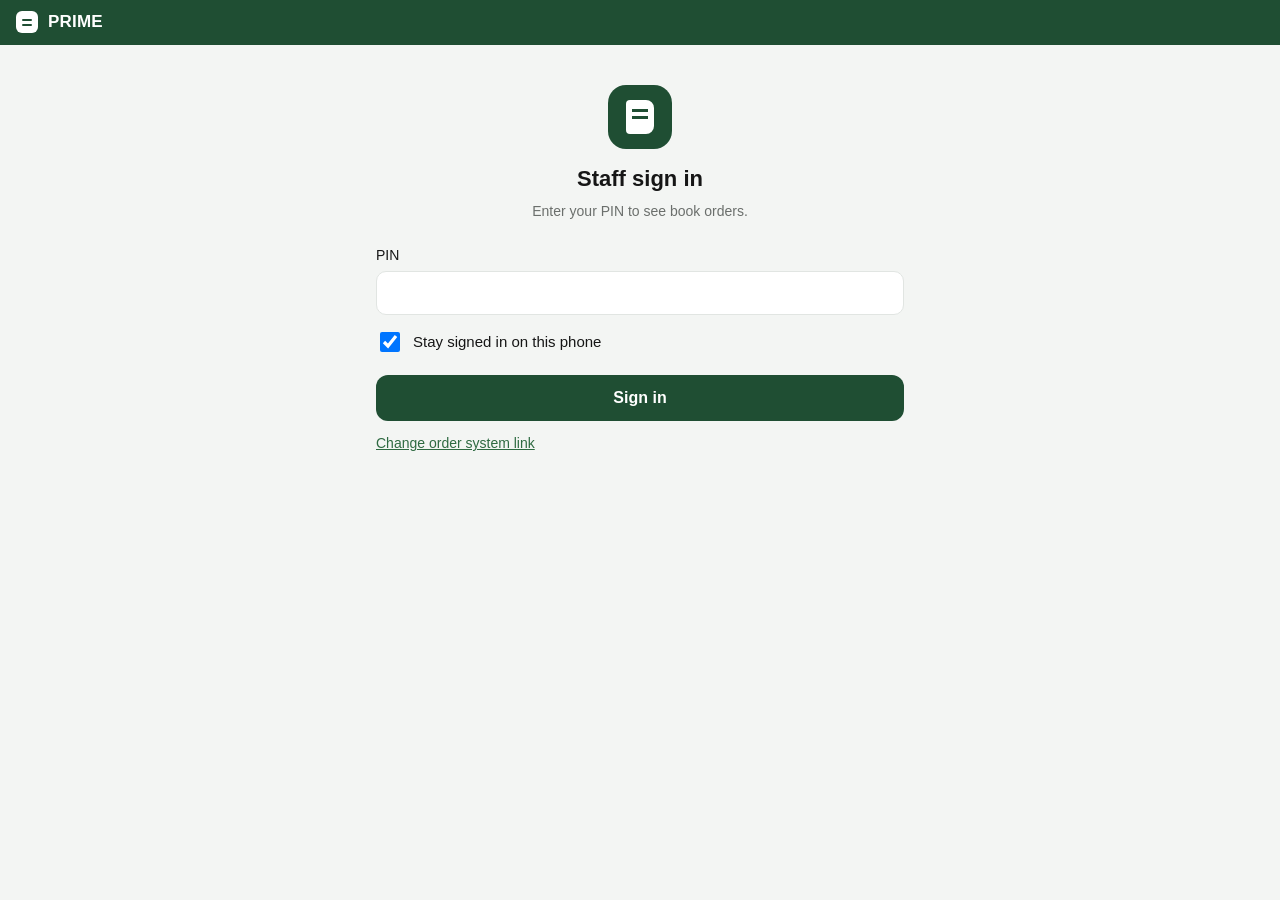
==== staff/index.html @ 50d87e19 "Add files via upload" ====
<!DOCTYPE html>
<html lang="en">
<head>
<meta charset="utf-8">
<meta name="viewport" content="width=device-width, initial-scale=1, viewport-fit=cover">
<meta name="theme-color" content="#1F4E33">
<meta name="apple-mobile-web-app-capable" content="yes">
<meta name="mobile-web-app-capable" content="yes">
<meta name="apple-mobile-web-app-status-bar-style" content="black-translucent">
<meta name="apple-mobile-web-app-title" content="PRIME (Staff)">
<title>PRIME (Staff)</title>
<link rel="manifest" href="manifest.webmanifest">
<link rel="icon" href="icons/icon.svg" type="image/svg+xml">
<link rel="apple-touch-icon" href="icons/apple-touch-icon.png">
<link rel="stylesheet" href="app.css">
</head>
<body>
<div id="app">
  <header class="bar">
    <div class="bar-title"><span class="mark" aria-hidden="true"></span><span id="bar-name">PRIME</span></div>
    <div class="bar-right"><span id="bar-role" class="role"></span><button id="bar-menu" class="icon-btn" aria-label="Menu" hidden>&#8942;</button></div>
  </header>

  <main id="main">
    <section id="v-boot" class="screen center"><div class="spinner" aria-label="Loading"></div></section>

    <section id="v-setup" class="screen" hidden>
      <div class="hero"><div class="hero-mark" aria-hidden="true"></div><h1>Connect to the order system</h1><p class="muted">One-time setup. Paste the web app link from Google Apps Script (it ends in <code>/exec</code>).</p></div>
      <label for="setup-url">Order system link</label>
      <input id="setup-url" type="url" inputmode="url" placeholder="https://script.google.com/macros/s/…/exec" autocomplete="off">
      <p id="setup-error" class="error" hidden></p>
      <button id="setup-go" class="primary">Connect</button>
    </section>

    <section id="v-login" class="screen" hidden>
      <div class="hero"><div class="hero-mark" aria-hidden="true"></div><h1>Staff sign in</h1><p class="muted">Enter your PIN to see book orders.</p></div>
      <label for="login-pin">PIN</label>
      <input id="login-pin" type="password" inputmode="numeric" autocomplete="one-time-code" enterkeyhint="go">
      <label class="check-row"><input id="login-remember" type="checkbox" checked> Stay signed in on this phone</label>
      <p id="login-error" class="error" hidden></p>
      <button id="login-go" class="primary">Sign in</button>
      <p class="fineprint"><button id="setup-change" class="link">Change order system link</button></p>
    </section>

    <section id="v-queue" class="screen" hidden>
      <nav id="tabs" class="tabs" aria-label="Order lists"></nav>
      <p id="queue-error" class="error" hidden></p>
      <div id="offline" class="banner" hidden>You're offline. Showing the last list; actions will work again when you're back online.</div>
      <div id="list" class="list"></div>
      <p id="updated" class="fineprint center"></p>
    </section>

    <section id="v-settings" class="screen" hidden>
      <h1>Settings</h1>
      <label for="set-school_name">School name</label><input id="set-school_name" type="text">
      <label for="set-etransfer_email">E-transfer email (students send money here)</label><input id="set-etransfer_email" type="email">
      <div class="two">
        <div><label for="set-price_sorrentino">Sorrentino price</label><input id="set-price_sorrentino" type="number" min="0" step="1" inputmode="numeric"></div>
        <div><label for="set-price_palliative">Palliative bundle price</label><input id="set-price_palliative" type="number" min="0" step="1" inputmode="numeric"></div>
      </div>
      <label for="set-pickup_note">Pickup note shown to students</label><textarea id="set-pickup_note" rows="3"></textarea>
      <div class="two">
        <div><label for="set-admin_pin">Admin PIN</label><input id="set-admin_pin" type="text" autocomplete="off"></div>
        <div><label for="set-reception_pin">Reception PIN</label><input id="set-reception_pin" type="text" autocomplete="off"></div>
      </div>
      <p id="set-error" class="error" hidden></p>
      <p id="set-ok" class="success" hidden></p>
      <button id="set-save" class="primary">Save settings</button>
      <button id="set-back" class="secondary">Back to orders</button>
    </section>
  </main>

  <div id="sheet" class="sheet" hidden>
    <div class="sheet-card">
      <button id="sheet-refresh" class="sheet-item">Refresh now</button>
      <button id="sheet-settings" class="sheet-item" hidden>Settings</button>
      <button id="sheet-lookup" class="sheet-item">Re-read accounting workbook</button>
      <button id="sheet-install" class="sheet-item" hidden>Add to home screen</button>
      <button id="sheet-signout" class="sheet-item danger">Sign out</button>
      <button id="sheet-close" class="sheet-item muted">Close</button>
    </div>
  </div>

  <div id="toast" class="toast" role="status" aria-live="polite" hidden></div>
</div>
<script src="../config.js"></script>
<script src="app.js"></script>
</body>
</html>
---- staff/app.css ----
:root {
  /* PRIME International College palette (from primeinternational.ca) */
  --brand: #1F4E33;        /* forest green: buttons, header */
  --brand-2: #2E6A41;      /* lighter green: focus, links */
  --brand-text: #FFFFFF;
  --gold: #F2B233;         /* accent gold */
  --gold-text: #2E1F00;
  --bg: #F3F5F3;
  --card: #FFFFFF;
  --text: #161616;
  --muted: #6B6F6C;
  --line: #E1E5E2;
  --ok-bg: #E4F2E9; --ok-text: #1F4E33;
  --warn-bg: #FBEFD3; --warn-text: #6E4A00;
  --info-bg: #E8F0FE; --info-text: #1A3F8F;
  --danger: #B3261E;
  --radius: 14px;
  --safe-top: env(safe-area-inset-top, 0px);
  --safe-bottom: env(safe-area-inset-bottom, 0px);
}
@media (prefers-color-scheme: dark) {
  :root { --bg: #0F1311; --card: #181D1A; --text: #ECEFEC; --muted: #9AA39D; --line: #283029;
          --ok-bg: #16331E; --ok-text: #9FDDB2; --warn-bg: #3A2C0A; --warn-text: #F2C572; --info-bg: #14233F; --info-text: #9CC0FF; --brand-2: #5DCAA5; }
}
* { box-sizing: border-box; -webkit-tap-highlight-color: transparent; }
html, body { margin: 0; height: 100%; }
body { font-family: Roboto, -apple-system, BlinkMacSystemFont, "Segoe UI", Helvetica, Arial, sans-serif; background: var(--bg); color: var(--text); font-size: 16px; line-height: 1.45; overscroll-behavior-y: contain; }
#app { min-height: 100%; display: flex; flex-direction: column; }

.bar { position: sticky; top: 0; z-index: 5; background: var(--brand); color: var(--brand-text); padding: calc(10px + var(--safe-top)) 16px 10px; display: flex; align-items: center; justify-content: space-between; }
.bar-title { display: flex; align-items: center; gap: 10px; font-weight: 600; font-size: 17px; letter-spacing: .2px; }
.mark { width: 22px; height: 22px; border-radius: 6px; background: var(--brand-text); position: relative; display: inline-block; }
.mark::before, .mark::after { content: ""; position: absolute; left: 6px; right: 6px; height: 2px; background: var(--brand); border-radius: 1px; }
.mark::before { top: 8px; } .mark::after { top: 13px; }
.bar-right { display: flex; align-items: center; gap: 8px; }
.role { font-size: 12px; opacity: .8; }
.icon-btn { background: transparent; border: none; color: inherit; font-size: 22px; line-height: 1; padding: 4px 8px; cursor: pointer; border-radius: 8px; }
.icon-btn:active { background: rgba(255,255,255,.15); }

main { flex: 1; }
.screen { max-width: 560px; margin: 0 auto; padding: 16px 16px calc(24px + var(--safe-bottom)); }
.screen.center { display: flex; align-items: center; justify-content: center; min-height: 60vh; }
[hidden] { display: none !important; }

.hero { text-align: center; padding: 24px 0 8px; }
.hero-mark { width: 64px; height: 64px; border-radius: 18px; background: var(--brand); margin: 0 auto 14px; position: relative; }
.hero-mark::before { content: ""; position: absolute; left: 18px; top: 15px; width: 28px; height: 34px; background: #fff; border-radius: 4px 8px 8px 4px; }
.hero-mark::after { content: ""; position: absolute; left: 24px; top: 24px; width: 16px; height: 12px; background: repeating-linear-gradient(to bottom, var(--brand) 0 3px, transparent 3px 7px); }
h1 { font-size: 22px; margin: 0 0 6px; font-weight: 600; }
.muted { color: var(--muted); font-size: 14px; margin: 0; }
code { background: var(--line); padding: 1px 5px; border-radius: 4px; font-size: 13px; }

label { display: block; font-size: 14px; font-weight: 500; margin: 16px 0 6px; }
input[type=text], input[type=url], input[type=email], input[type=number], input[type=password], textarea {
  width: 100%; font-size: 16px; padding: 12px 14px; border: 1px solid var(--line); border-radius: 10px; background: var(--card); color: var(--text); }
input:focus, textarea:focus { outline: 2px solid var(--brand-2); outline-offset: 0; border-color: transparent; }
textarea { resize: vertical; }
.two { display: grid; grid-template-columns: 1fr 1fr; gap: 12px; }
.check-row { display: flex; align-items: center; gap: 10px; font-weight: 400; font-size: 15px; margin-top: 14px; }
.check-row input { width: 20px; height: 20px; }

button { font-family: inherit; font-size: 16px; cursor: pointer; }
.primary { display: block; width: 100%; margin-top: 20px; padding: 14px; border: none; border-radius: 12px; background: var(--brand); color: var(--brand-text); font-weight: 600; }
.secondary { display: block; width: 100%; margin-top: 10px; padding: 13px; border: 1px solid var(--line); border-radius: 12px; background: var(--card); color: var(--text); }
.primary:active, .secondary:active { transform: scale(.985); }
button:disabled { opacity: .55; cursor: default; }
.link { background: none; border: none; color: var(--brand-2); text-decoration: underline; padding: 0; font-size: 14px; }
.fineprint { font-size: 13px; color: var(--muted); margin: 14px 0 0; }
.center { text-align: center; }
.error { color: var(--danger); font-size: 14px; margin: 10px 0 0; }
.success { color: var(--ok-text); font-size: 14px; margin: 10px 0 0; }

.tabs { display: flex; gap: 8px; overflow-x: auto; padding: 2px 0 12px; scrollbar-width: none; }
.tabs::-webkit-scrollbar { display: none; }
.tab { flex: none; padding: 9px 14px; border-radius: 999px; border: 1px solid var(--line); background: var(--card); color: var(--text); font-size: 14px; font-weight: 500; display: flex; align-items: center; gap: 6px; }
.tab.active { background: var(--brand); color: var(--brand-text); border-color: var(--brand); }
.tab .n { font-size: 12px; padding: 1px 7px; border-radius: 999px; background: var(--gold); color: var(--gold-text); font-weight: 600; }
.tab.active .n { background: var(--gold); color: var(--gold-text); }

.banner { background: var(--warn-bg); color: var(--warn-text); font-size: 14px; padding: 10px 12px; border-radius: 10px; margin-bottom: 12px; }
.list { display: flex; flex-direction: column; gap: 12px; }
.empty { text-align: center; color: var(--muted); padding: 48px 16px; font-size: 15px; }
.empty strong { display: block; color: var(--text); font-size: 17px; margin-bottom: 4px; font-weight: 600; }

.card { background: var(--card); border: 1px solid var(--line); border-radius: var(--radius); padding: 14px 16px; }
.card.dim { opacity: .55; }
.card .top { display: flex; justify-content: space-between; align-items: baseline; gap: 8px; }
.card .name { font-weight: 600; font-size: 17px; }
.card .when { font-size: 13px; color: var(--muted); white-space: nowrap; }
.card .meta { font-size: 14px; color: var(--muted); margin-top: 2px; }
.card .items { margin-top: 8px; font-size: 15px; }
.card .amt-row { display: flex; justify-content: space-between; align-items: center; margin-top: 8px; }
.card .amt { font-size: 22px; font-weight: 600; }
.card .hint { font-size: 14px; color: var(--muted); margin-top: 8px; }
.card .hint strong { color: var(--text); }
.card .code { margin-top: 10px; display: flex; align-items: center; gap: 10px; font-size: 14px; color: var(--muted); }
.card .code b { font-family: ui-monospace, SFMono-Regular, Menlo, Consolas, monospace; font-size: 22px; letter-spacing: 4px; color: var(--ok-text); background: var(--ok-bg); padding: 4px 10px; border-radius: 8px; }
.card .actions { display: flex; gap: 8px; margin-top: 12px; }
.card .actions button { flex: 1; padding: 12px; border-radius: 10px; font-weight: 600; font-size: 15px; border: 1px solid var(--line); background: var(--card); color: var(--text); }
.card .actions .warn { flex: 0 0 auto; padding: 12px 16px; font-weight: 500; }
.card .actions .go { background: var(--brand); color: var(--brand-text); border-color: var(--brand); }
.card .actions .warn { color: var(--danger); }
.badge { display: inline-block; font-size: 12px; font-weight: 600; padding: 3px 10px; border-radius: 999px; white-space: nowrap; }
.b-new { background: var(--line); color: var(--muted); }
.b-sent { background: var(--gold); color: var(--gold-text); }
.b-ready { background: var(--ok-bg); color: var(--ok-text); }
.b-picked { background: var(--info-bg); color: var(--info-text); }
.b-cancel { background: var(--line); color: var(--muted); }

.sheet { position: fixed; inset: 0; background: rgba(0,0,0,.4); display: flex; align-items: flex-end; z-index: 10; }
.sheet-card { background: var(--card); width: 100%; border-radius: 16px 16px 0 0; padding: 8px 8px calc(12px + var(--safe-bottom)); max-width: 560px; margin: 0 auto; }
.sheet-item { display: block; width: 100%; text-align: left; padding: 15px 14px; border: none; background: none; color: var(--text); font-size: 16px; border-radius: 10px; }
.sheet-item:active { background: var(--bg); }
.sheet-item.danger { color: var(--danger); }
.sheet-item.muted { color: var(--muted); }

.toast { position: fixed; left: 50%; bottom: calc(24px + var(--safe-bottom)); transform: translateX(-50%); background: var(--text); color: var(--bg); padding: 10px 16px; border-radius: 999px; font-size: 14px; z-index: 20; max-width: 90vw; }

.spinner { width: 28px; height: 28px; border: 3px solid var(--line); border-top-color: var(--brand); border-radius: 50%; animation: spin .8s linear infinite; }
@keyframes spin { to { transform: rotate(360deg); } }
@media (prefers-reduced-motion: reduce) { .spinner { animation-duration: 2s; } .primary:active, .secondary:active { transform: none; } }

.tags { display: flex; flex-wrap: wrap; gap: 6px; margin-top: 8px; }
.tag { font-size: 12px; font-weight: 500; padding: 3px 9px; border-radius: 999px; background: var(--info-bg); color: var(--info-text); }
.tag.warn { background: var(--warn-bg); color: var(--warn-text); }
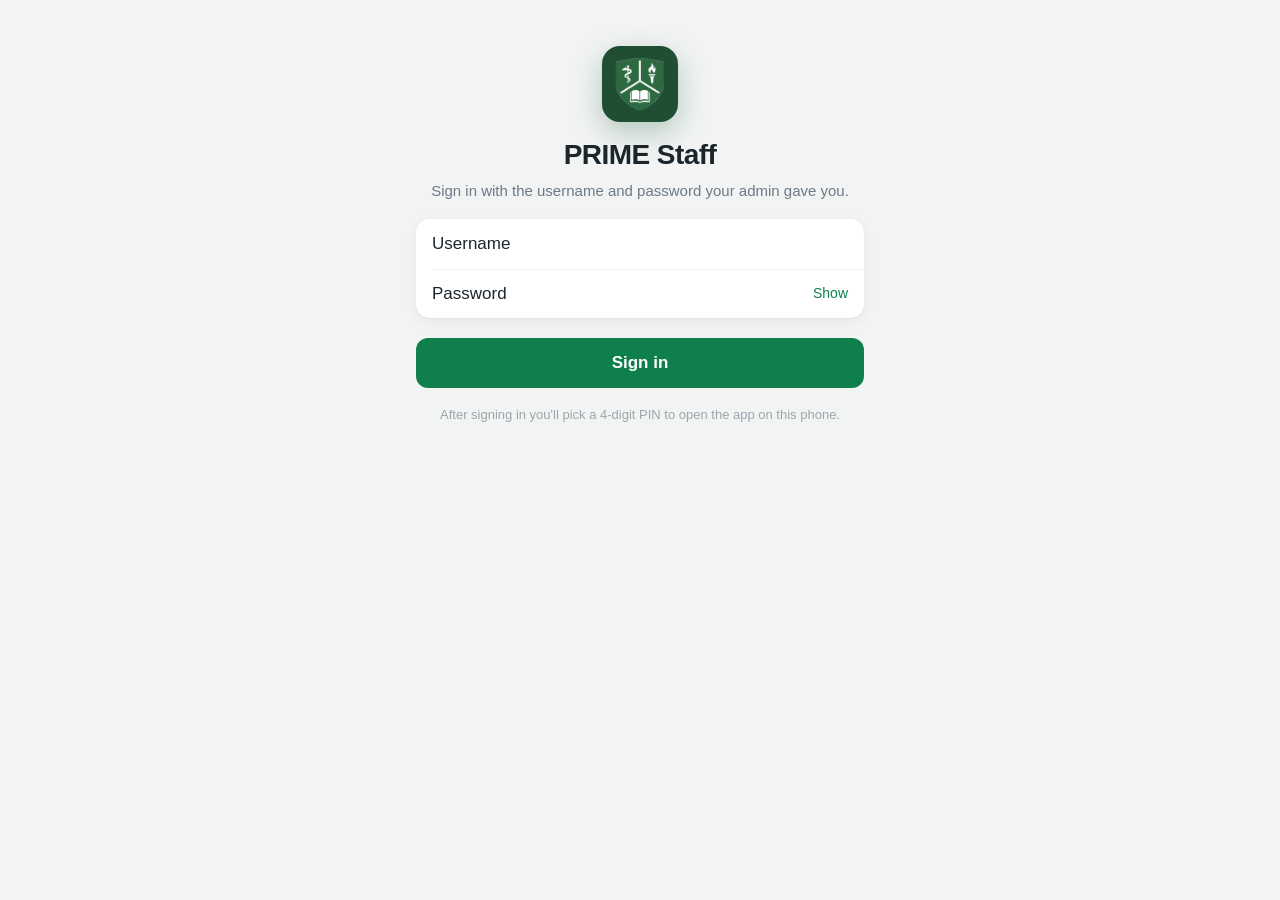
==== commit 8cb4437e: "Add files via upload" ====
--- a/staff/index.html
+++ b/staff/index.html
@@ -3,84 +3,94 @@
 <head>
 <meta charset="utf-8">
 <meta name="viewport" content="width=device-width, initial-scale=1, viewport-fit=cover">
-<meta name="theme-color" content="#1F4E33">
+<meta name="theme-color" content="#f2f4f3" media="(prefers-color-scheme: light)">
+<meta name="theme-color" content="#0e1412" media="(prefers-color-scheme: dark)">
 <meta name="apple-mobile-web-app-capable" content="yes">
 <meta name="mobile-web-app-capable" content="yes">
-<meta name="apple-mobile-web-app-status-bar-style" content="black-translucent">
-<meta name="apple-mobile-web-app-title" content="PRIME (Staff)">
+<meta name="apple-mobile-web-app-status-bar-style" content="default">
+<meta name="apple-mobile-web-app-title" content="PRIME Staff">
+<meta name="format-detection" content="telephone=no">
 <title>PRIME (Staff)</title>
 <link rel="manifest" href="manifest.webmanifest">
-<link rel="icon" href="icons/icon.svg" type="image/svg+xml">
+<link rel="icon" href="icons/icon-192.png" type="image/png">
 <link rel="apple-touch-icon" href="icons/apple-touch-icon.png">
 <link rel="stylesheet" href="app.css">
 </head>
 <body>
 <div id="app">
-  <header class="bar">
-    <div class="bar-title"><span class="mark" aria-hidden="true"></span><span id="bar-name">PRIME</span></div>
-    <div class="bar-right"><span id="bar-role" class="role"></span><button id="bar-menu" class="icon-btn" aria-label="Menu" hidden>&#8942;</button></div>
-  </header>
 
-  <main id="main">
-    <section id="v-boot" class="screen center"><div class="spinner" aria-label="Loading"></div></section>
+  <!-- ============ boot ============ -->
+  <section id="v-boot" class="screen center"><div class="spinner" aria-label="Loading"></div></section>
 
-    <section id="v-setup" class="screen" hidden>
-      <div class="hero"><div class="hero-mark" aria-hidden="true"></div><h1>Connect to the order system</h1><p class="muted">One-time setup. Paste the web app link from Google Apps Script (it ends in <code>/exec</code>).</p></div>
-      <label for="setup-url">Order system link</label>
-      <input id="setup-url" type="url" inputmode="url" placeholder="https://script.google.com/macros/s/…/exec" autocomplete="off">
-      <p id="setup-error" class="error" hidden></p>
-      <button id="setup-go" class="primary">Connect</button>
-    </section>
+  <!-- ============ one-time: server link (only if config.js has none) ============ -->
+  <section id="v-setup" class="screen auth" hidden>
+    <div class="hero"><div class="app-icon" aria-hidden="true"></div><h1>Connect</h1><p class="muted">Paste the order system link from Google Apps Script. It ends in <code>/exec</code>.</p></div>
+    <div class="group"><input id="setup-url" class="cell-input" type="url" inputmode="url" placeholder="https://script.google.com/macros/s/…/exec" autocomplete="off" aria-label="Order system link"></div>
+    <p id="setup-error" class="error" hidden></p>
+    <button id="setup-go" class="btn primary block">Connect</button>
+  </section>
 
-    <section id="v-login" class="screen" hidden>
-      <div class="hero"><div class="hero-mark" aria-hidden="true"></div><h1>Staff sign in</h1><p class="muted">Enter your PIN to see book orders.</p></div>
-      <label for="login-pin">PIN</label>
-      <input id="login-pin" type="password" inputmode="numeric" autocomplete="one-time-code" enterkeyhint="go">
-      <label class="check-row"><input id="login-remember" type="checkbox" checked> Stay signed in on this phone</label>
+  <!-- ============ first run: create the admin account ============ -->
+  <section id="v-bootstrap" class="screen auth" hidden>
+    <div class="hero"><div class="app-icon" aria-hidden="true"></div><h1>Set up PRIME Staff</h1><p class="muted">Create the admin account. You'll use it to add everyone else.</p></div>
+    <div class="group">
+      <label class="cell"><span>Setup PIN</span><input id="bs-pin" type="password" inputmode="numeric" autocomplete="off" placeholder="From Settings"></label>
+      <label class="cell"><span>Your name</span><input id="bs-name" type="text" autocomplete="name" placeholder="First and last name"></label>
+      <label class="cell"><span>Username</span><input id="bs-username" type="text" autocapitalize="none" autocorrect="off" spellcheck="false" autocomplete="username" placeholder="e.g. hsg"></label>
+      <label class="cell"><span>Password</span><input id="bs-password" type="password" autocomplete="new-password" placeholder="8+ characters"></label>
+      <label class="cell"><span>Confirm</span><input id="bs-password2" type="password" autocomplete="new-password" placeholder="Type it again"></label>
+    </div>
+    <p class="group-foot">The setup PIN is the admin PIN in the Settings tab of the Book Orders sheet (1234 unless you changed it). It's only used this once.</p>
+    <p id="bs-error" class="error" hidden></p>
+    <button id="bs-go" class="btn primary block">Create admin account</button>
+  </section>
+
+  <!-- ============ sign in ============ -->
+  <section id="v-login" class="screen auth" hidden>
+    <div class="hero"><div class="app-icon" aria-hidden="true"></div><h1>PRIME Staff</h1><p class="muted">Sign in with the username and password your admin gave you.</p></div>
+    <form id="login-form" autocomplete="on" novalidate>
+      <div class="group">
+        <label class="cell"><span>Username</span><input id="login-username" name="username" type="text" autocapitalize="none" autocorrect="off" spellcheck="false" autocomplete="username" enterkeyhint="next"></label>
+        <label class="cell"><span>Password</span><input id="login-password" name="password" type="password" autocomplete="current-password" enterkeyhint="go"><button type="button" class="reveal" data-reveal="login-password" aria-label="Show password">Show</button></label>
+      </div>
       <p id="login-error" class="error" hidden></p>
-      <button id="login-go" class="primary">Sign in</button>
-      <p class="fineprint"><button id="setup-change" class="link">Change order system link</button></p>
-    </section>
+      <button id="login-go" type="submit" class="btn primary block">Sign in</button>
+    </form>
+    <p class="fineprint center">After signing in you'll pick a 4-digit PIN to open the app on this phone.</p>
+  </section>
 
-    <section id="v-queue" class="screen" hidden>
-      <nav id="tabs" class="tabs" aria-label="Order lists"></nav>
-      <p id="queue-error" class="error" hidden></p>
-      <div id="offline" class="banner" hidden>You're offline. Showing the last list; actions will work again when you're back online.</div>
-      <div id="list" class="list"></div>
-      <p id="updated" class="fineprint center"></p>
-    </section>
+  <!-- ============ PIN pad (unlock / create / change) ============ -->
+  <section id="v-pin" class="screen pin" hidden>
+    <div class="pin-head">
+      <div id="pin-avatar" class="avatar xl" aria-hidden="true"></div>
+      <h1 id="pin-title">Enter your PIN</h1>
+      <p id="pin-sub" class="muted"></p>
+    </div>
+    <div id="pin-dots" class="pin-dots" aria-live="polite"><i></i><i></i><i></i><i></i></div>
+    <p id="pin-error" class="error center" hidden></p>
+    <div class="keypad" id="keypad">
+      <button data-key="1">1</button><button data-key="2">2<small>ABC</small></button><button data-key="3">3<small>DEF</small></button>
+      <button data-key="4">4<small>GHI</small></button><button data-key="5">5<small>JKL</small></button><button data-key="6">6<small>MNO</small></button>
+      <button data-key="7">7<small>PQRS</small></button><button data-key="8">8<small>TUV</small></button><button data-key="9">9<small>WXYZ</small></button>
+      <span></span><button data-key="0">0</button><button data-key="del" class="del" aria-label="Delete">&#9003;</button>
+    </div>
+    <p class="center"><button id="pin-alt" class="link"></button></p>
+  </section>
 
-    <section id="v-settings" class="screen" hidden>
-      <h1>Settings</h1>
-      <label for="set-school_name">School name</label><input id="set-school_name" type="text">
-      <label for="set-etransfer_email">E-transfer email (students send money here)</label><input id="set-etransfer_email" type="email">
-      <div class="two">
-        <div><label for="set-price_sorrentino">Sorrentino price</label><input id="set-price_sorrentino" type="number" min="0" step="1" inputmode="numeric"></div>
-        <div><label for="set-price_palliative">Palliative bundle price</label><input id="set-price_palliative" type="number" min="0" step="1" inputmode="numeric"></div>
-      </div>
-      <label for="set-pickup_note">Pickup note shown to students</label><textarea id="set-pickup_note" rows="3"></textarea>
-      <div class="two">
-        <div><label for="set-admin_pin">Admin PIN</label><input id="set-admin_pin" type="text" autocomplete="off"></div>
-        <div><label for="set-reception_pin">Reception PIN</label><input id="set-reception_pin" type="text" autocomplete="off"></div>
-      </div>
-      <p id="set-error" class="error" hidden></p>
-      <p id="set-ok" class="success" hidden></p>
-      <button id="set-save" class="primary">Save settings</button>
-      <button id="set-back" class="secondary">Back to orders</button>
-    </section>
-  </main>
+  <!-- ============ the app ============ -->
+  <section id="v-main" class="main" hidden>
+    <header class="nav" id="nav">
+      <div class="nav-left" id="nav-left"></div>
+      <div class="nav-title" id="nav-title"></div>
+      <div class="nav-right" id="nav-right"></div>
+    </header>
+    <div id="offline" class="offline" hidden>You're offline. Changes will work again when you're back online.</div>
+    <main id="page" class="page"></main>
+    <nav class="tabbar" id="tabbar" aria-label="Sections"></nav>
+  </section>
 
-  <div id="sheet" class="sheet" hidden>
-    <div class="sheet-card">
-      <button id="sheet-refresh" class="sheet-item">Refresh now</button>
-      <button id="sheet-settings" class="sheet-item" hidden>Settings</button>
-      <button id="sheet-lookup" class="sheet-item">Re-read accounting workbook</button>
-      <button id="sheet-install" class="sheet-item" hidden>Add to home screen</button>
-      <button id="sheet-signout" class="sheet-item danger">Sign out</button>
-      <button id="sheet-close" class="sheet-item muted">Close</button>
-    </div>
-  </div>
-
+  <!-- ============ overlays ============ -->
+  <div id="dlg" class="dlg" hidden role="dialog" aria-modal="true"></div>
   <div id="toast" class="toast" role="status" aria-live="polite" hidden></div>
 </div>
 <script src="../config.js"></script>
--- a/staff/app.css
+++ b/staff/app.css
@@ -1,125 +1,282 @@
+/* PRIME Staff v2 — iOS structure, CAS palette. */
 :root {
-  /* PRIME International College palette (from primeinternational.ca) */
-  --brand: #1F4E33;        /* forest green: buttons, header */
-  --brand-2: #2E6A41;      /* lighter green: focus, links */
-  --brand-text: #FFFFFF;
-  --gold: #F2B233;         /* accent gold */
-  --gold-text: #2E1F00;
-  --bg: #F3F5F3;
-  --card: #FFFFFF;
-  --text: #161616;
-  --muted: #6B6F6C;
-  --line: #E1E5E2;
-  --ok-bg: #E4F2E9; --ok-text: #1F4E33;
-  --warn-bg: #FBEFD3; --warn-text: #6E4A00;
-  --info-bg: #E8F0FE; --info-text: #1A3F8F;
-  --danger: #B3261E;
-  --radius: 14px;
-  --safe-top: env(safe-area-inset-top, 0px);
-  --safe-bottom: env(safe-area-inset-bottom, 0px);
+  --accent: #0f7f4c; --accent-press: #0c6b40; --accent-soft: #e6f4ed; --accent-ink: #0b5a36;
+  --bg: #f2f4f3; --panel: #ffffff; --panel-2: #f7f9f8; --fill: rgba(118,128,124,.12);
+  --ink: #1b252c; --muted: #6b7a86; --faint: #9aa6ae;
+  --sep: rgba(60,70,80,.14); --line-soft: rgba(31,42,51,.06);
+  --red: #d0342c; --red-soft: #fdecea; --amber: #9a6100; --amber-soft: #fff3d6; --blue: #2f6fe0; --blue-soft: #e8f0fb; --grey-soft: #eef1f0;
+  --shadow: 0 1px 2px rgba(16,24,40,.04), 0 4px 14px rgba(16,24,40,.05);
+  --shadow-lg: 0 18px 50px rgba(16,24,40,.22);
+  --r: 14px; --r-sm: 10px;
+  --safe-t: env(safe-area-inset-top, 0px); --safe-b: env(safe-area-inset-bottom, 0px);
+  --tabbar-h: 56px;
+  --font: -apple-system, BlinkMacSystemFont, "SF Pro Text", "Segoe UI", Roboto, Helvetica, Arial, sans-serif;
+  --mono: ui-monospace, "SF Mono", Menlo, Consolas, monospace;
+  color-scheme: light;
 }
 @media (prefers-color-scheme: dark) {
-  :root { --bg: #0F1311; --card: #181D1A; --text: #ECEFEC; --muted: #9AA39D; --line: #283029;
-          --ok-bg: #16331E; --ok-text: #9FDDB2; --warn-bg: #3A2C0A; --warn-text: #F2C572; --info-bg: #14233F; --info-text: #9CC0FF; --brand-2: #5DCAA5; }
+  :root { --bg: #0e1412; --panel: #1a211e; --panel-2: #222a26; --fill: rgba(150,160,155,.16);
+    --ink: #eef2f0; --muted: #9eaba5; --faint: #6f7d76; --sep: rgba(255,255,255,.12); --line-soft: rgba(255,255,255,.06);
+    --accent: #2fb877; --accent-press: #27a068; --accent-soft: #173a2a; --accent-ink: #a3e0c1;
+    --red: #ff6b61; --red-soft: #3b1e1c; --amber: #f3c16b; --amber-soft: #392b0c; --blue: #8fb6ff; --blue-soft: #16243d; --grey-soft: #262e2a;
+    --shadow: 0 1px 2px rgba(0,0,0,.5); --shadow-lg: 0 18px 50px rgba(0,0,0,.6); color-scheme: dark; }
+  @supports not (background: color-mix(in srgb, red 50%, blue)) { .nav { background: rgba(14,20,18,.92); } .tabbar { background: rgba(26,33,30,.94); } }
 }
+
 * { box-sizing: border-box; -webkit-tap-highlight-color: transparent; }
-html, body { margin: 0; height: 100%; }
-body { font-family: Roboto, -apple-system, BlinkMacSystemFont, "Segoe UI", Helvetica, Arial, sans-serif; background: var(--bg); color: var(--text); font-size: 16px; line-height: 1.45; overscroll-behavior-y: contain; }
-#app { min-height: 100%; display: flex; flex-direction: column; }
-
-.bar { position: sticky; top: 0; z-index: 5; background: var(--brand); color: var(--brand-text); padding: calc(10px + var(--safe-top)) 16px 10px; display: flex; align-items: center; justify-content: space-between; }
-.bar-title { display: flex; align-items: center; gap: 10px; font-weight: 600; font-size: 17px; letter-spacing: .2px; }
-.mark { width: 22px; height: 22px; border-radius: 6px; background: var(--brand-text); position: relative; display: inline-block; }
-.mark::before, .mark::after { content: ""; position: absolute; left: 6px; right: 6px; height: 2px; background: var(--brand); border-radius: 1px; }
-.mark::before { top: 8px; } .mark::after { top: 13px; }
-.bar-right { display: flex; align-items: center; gap: 8px; }
-.role { font-size: 12px; opacity: .8; }
-.icon-btn { background: transparent; border: none; color: inherit; font-size: 22px; line-height: 1; padding: 4px 8px; cursor: pointer; border-radius: 8px; }
-.icon-btn:active { background: rgba(255,255,255,.15); }
-
-main { flex: 1; }
-.screen { max-width: 560px; margin: 0 auto; padding: 16px 16px calc(24px + var(--safe-bottom)); }
-.screen.center { display: flex; align-items: center; justify-content: center; min-height: 60vh; }
+html, body { margin: 0; min-height: 100%; background: var(--bg); }
+body { font-family: var(--font); color: var(--ink); font-size: 17px; line-height: 1.38; -webkit-font-smoothing: antialiased; -webkit-text-size-adjust: 100%; overscroll-behavior-y: none; }
 [hidden] { display: none !important; }
-
-.hero { text-align: center; padding: 24px 0 8px; }
-.hero-mark { width: 64px; height: 64px; border-radius: 18px; background: var(--brand); margin: 0 auto 14px; position: relative; }
-.hero-mark::before { content: ""; position: absolute; left: 18px; top: 15px; width: 28px; height: 34px; background: #fff; border-radius: 4px 8px 8px 4px; }
-.hero-mark::after { content: ""; position: absolute; left: 24px; top: 24px; width: 16px; height: 12px; background: repeating-linear-gradient(to bottom, var(--brand) 0 3px, transparent 3px 7px); }
-h1 { font-size: 22px; margin: 0 0 6px; font-weight: 600; }
-.muted { color: var(--muted); font-size: 14px; margin: 0; }
-code { background: var(--line); padding: 1px 5px; border-radius: 4px; font-size: 13px; }
-
-label { display: block; font-size: 14px; font-weight: 500; margin: 16px 0 6px; }
-input[type=text], input[type=url], input[type=email], input[type=number], input[type=password], textarea {
-  width: 100%; font-size: 16px; padding: 12px 14px; border: 1px solid var(--line); border-radius: 10px; background: var(--card); color: var(--text); }
-input:focus, textarea:focus { outline: 2px solid var(--brand-2); outline-offset: 0; border-color: transparent; }
-textarea { resize: vertical; }
-.two { display: grid; grid-template-columns: 1fr 1fr; gap: 12px; }
-.check-row { display: flex; align-items: center; gap: 10px; font-weight: 400; font-size: 15px; margin-top: 14px; }
-.check-row input { width: 20px; height: 20px; }
-
-button { font-family: inherit; font-size: 16px; cursor: pointer; }
-.primary { display: block; width: 100%; margin-top: 20px; padding: 14px; border: none; border-radius: 12px; background: var(--brand); color: var(--brand-text); font-weight: 600; }
-.secondary { display: block; width: 100%; margin-top: 10px; padding: 13px; border: 1px solid var(--line); border-radius: 12px; background: var(--card); color: var(--text); }
-.primary:active, .secondary:active { transform: scale(.985); }
-button:disabled { opacity: .55; cursor: default; }
-.link { background: none; border: none; color: var(--brand-2); text-decoration: underline; padding: 0; font-size: 14px; }
-.fineprint { font-size: 13px; color: var(--muted); margin: 14px 0 0; }
+button, input, textarea, select { font: inherit; color: inherit; }
+button { cursor: pointer; border: none; background: none; padding: 0; }
+button:disabled { opacity: .45; cursor: default; }
+a { color: var(--accent); text-decoration: none; }
+code { font-family: var(--mono); font-size: .88em; background: var(--fill); padding: 1px 6px; border-radius: 5px; }
+.muted { color: var(--muted); }
+.faint { color: var(--faint); }
 .center { text-align: center; }
-.error { color: var(--danger); font-size: 14px; margin: 10px 0 0; }
-.success { color: var(--ok-text); font-size: 14px; margin: 10px 0 0; }
-
-.tabs { display: flex; gap: 8px; overflow-x: auto; padding: 2px 0 12px; scrollbar-width: none; }
-.tabs::-webkit-scrollbar { display: none; }
-.tab { flex: none; padding: 9px 14px; border-radius: 999px; border: 1px solid var(--line); background: var(--card); color: var(--text); font-size: 14px; font-weight: 500; display: flex; align-items: center; gap: 6px; }
-.tab.active { background: var(--brand); color: var(--brand-text); border-color: var(--brand); }
-.tab .n { font-size: 12px; padding: 1px 7px; border-radius: 999px; background: var(--gold); color: var(--gold-text); font-weight: 600; }
-.tab.active .n { background: var(--gold); color: var(--gold-text); }
-
-.banner { background: var(--warn-bg); color: var(--warn-text); font-size: 14px; padding: 10px 12px; border-radius: 10px; margin-bottom: 12px; }
+.error { color: var(--red); font-size: 14px; font-weight: 500; margin: 10px 4px 0; }
+.fineprint { font-size: 13px; color: var(--faint); margin: 18px 12px; }
+
+/* ---------- buttons ---------- */
+.btn { display: inline-flex; align-items: center; justify-content: center; gap: 8px; min-height: 44px; padding: 11px 18px; border-radius: 12px; font-weight: 600; font-size: 16px;
+       background: var(--accent-soft); color: var(--accent-ink); transition: transform .08s ease, background .15s; }
+.btn:active:not(:disabled) { transform: scale(.98); }
+.btn.primary { background: var(--accent); color: #fff; }
+.btn.primary:active:not(:disabled) { background: var(--accent-press); }
+.btn.danger { background: var(--red-soft); color: var(--red); }
+.btn.plain { background: transparent; color: var(--accent); padding-left: 8px; padding-right: 8px; }
+.btn.block { display: flex; width: 100%; margin-top: 20px; min-height: 50px; font-size: 17px; }
+.btn.small { min-height: 34px; padding: 6px 12px; font-size: 14px; border-radius: 9px; }
+.link { color: var(--accent); font-size: 15px; font-weight: 500; padding: 8px; }
+.link.danger { color: var(--red); }
+
+/* ---------- auth screens ---------- */
+.screen { max-width: 480px; margin: 0 auto; padding: calc(20px + var(--safe-t)) 16px calc(28px + var(--safe-b)); animation: fade .2s ease-out; }
+.screen.center { display: flex; align-items: center; justify-content: center; min-height: 80vh; }
+@keyframes fade { from { opacity: 0; transform: translateY(6px); } to { opacity: 1; transform: none; } }
+.hero { text-align: center; padding: 26px 8px 18px; }
+.hero h1 { font-size: 28px; letter-spacing: -.02em; margin: 14px 0 6px; }
+.hero .muted { font-size: 15px; margin: 0; }
+.app-icon { width: 76px; height: 76px; margin: 0 auto; border-radius: 18px; background: url(icons/apple-touch-icon.png) center/cover, #1F4E33; box-shadow: 0 10px 30px rgba(15,80,50,.28); }
+
+/* ---------- grouped inset lists (iOS Settings) ---------- */
+.group { background: var(--panel); border-radius: var(--r); overflow: hidden; box-shadow: var(--shadow); }
+.group + .group { margin-top: 18px; }
+.group-head { font-size: 13px; font-weight: 500; text-transform: uppercase; letter-spacing: .04em; color: var(--muted); margin: 26px 16px 7px; }
+.group-foot { font-size: 13px; color: var(--muted); margin: 7px 16px 0; line-height: 1.4; }
+.cell { display: flex; align-items: center; gap: 12px; min-height: 48px; padding: 0 16px; position: relative; text-transform: none; letter-spacing: 0; font-size: 17px; color: var(--ink); margin: 0; font-weight: 400; }
+.cell + .cell::before, .row + .row::before { content: ""; position: absolute; top: 0; left: 16px; right: 0; border-top: 1px solid var(--sep); transform: scaleY(.5); transform-origin: top; }
+.cell > span:first-child { flex: 0 0 104px; color: var(--ink); }
+.cell input, .cell textarea, .cell select { flex: 1; min-width: 0; border: none; outline: none; background: transparent; padding: 13px 0; font-size: 17px; text-align: left; }
+.cell textarea { resize: none; min-height: 70px; padding-top: 13px; }
+.cell input::placeholder, .cell textarea::placeholder { color: var(--faint); }
+.cell.stack { flex-direction: column; align-items: stretch; gap: 0; padding-top: 10px; }
+.cell.stack > span:first-child { flex: none; font-size: 13px; color: var(--muted); }
+.cell.stack input, .cell.stack textarea { padding-top: 4px; }
+.cell-input { width: 100%; border: none; outline: none; background: transparent; padding: 14px 16px; font-size: 17px; }
+.reveal { font-size: 14px; color: var(--accent); font-weight: 500; padding: 8px 0 8px 8px; }
+
+.row { display: flex; align-items: center; gap: 12px; min-height: 50px; padding: 10px 16px; position: relative; width: 100%; text-align: left; font-size: 17px; background: transparent; }
+button.row:active, a.row:active { background: var(--fill); }
+.row .grow { flex: 1; min-width: 0; }
+.row .title { display: block; }
+.row .sub { display: block; font-size: 14px; color: var(--muted); margin-top: 1px; overflow: hidden; text-overflow: ellipsis; }
+.row .value { color: var(--muted); font-size: 16px; text-align: right; max-width: 55%; overflow: hidden; text-overflow: ellipsis; white-space: nowrap; }
+.row .chev { color: var(--faint); flex: none; display: flex; }
+.row .chev svg { width: 14px; height: 14px; }
+.row.danger .title { color: var(--red); }
+.row.accent .title { color: var(--accent); }
+.row .ic { width: 30px; height: 30px; border-radius: 8px; display: flex; align-items: center; justify-content: center; flex: none; color: #fff; background: var(--accent); }
+.row .ic svg { width: 18px; height: 18px; }
+.ic.blue { background: #3b82f6; } .ic.amber { background: #e59a1a; } .ic.grey { background: #8a969e; } .ic.red { background: #e5484d; } .ic.violet { background: #7c5cd6; }
+
+/* ---------- app frame ---------- */
+.main { min-height: 100vh; }
+.nav { position: sticky; top: 0; z-index: 20; display: grid; grid-template-columns: 1fr auto 1fr; align-items: center; gap: 8px;
+       padding: calc(6px + var(--safe-t)) 8px 6px; min-height: calc(44px + var(--safe-t));
+       background: rgba(242,244,243,.9); background: color-mix(in srgb, var(--bg) 80%, transparent); -webkit-backdrop-filter: saturate(180%) blur(20px); backdrop-filter: saturate(180%) blur(20px);
+       border-bottom: 1px solid transparent; transition: border-color .2s; }
+.nav.scrolled { border-bottom-color: var(--sep); }
+.nav-left { display: flex; align-items: center; justify-self: start; min-width: 0; }
+.nav-right { display: flex; align-items: center; justify-self: end; gap: 2px; }
+.nav-title { font-weight: 600; font-size: 17px; white-space: nowrap; overflow: hidden; text-overflow: ellipsis; max-width: 56vw; transition: opacity .2s; }
+.nav.root:not(.scrolled) .nav-title { opacity: 0; }
+.nav-back { display: flex; align-items: center; gap: 2px; color: var(--accent); font-size: 17px; padding: 8px 6px; min-height: 44px; }
+.nav-back svg { width: 20px; height: 20px; flex: none; }
+.nav-back span { white-space: nowrap; overflow: hidden; text-overflow: ellipsis; max-width: 28vw; }
+.nav-btn { color: var(--accent); min-width: 44px; min-height: 44px; display: flex; align-items: center; justify-content: center; border-radius: 10px; font-size: 17px; padding: 0 8px; }
+.nav-btn svg { width: 22px; height: 22px; }
+.nav-btn.spin svg { animation: spin .8s linear infinite; }
+.brand { display: flex; align-items: center; gap: 8px; padding-left: 8px; font-weight: 700; letter-spacing: .14em; font-size: 13px; color: var(--accent-ink); }
+.brand i { width: 22px; height: 22px; border-radius: 6px; background: url(icons/icon-192.png) center/cover, #1F4E33; }
+
+.page { max-width: 640px; margin: 0 auto; padding: 0 16px calc(var(--tabbar-h) + 28px + var(--safe-b)); animation: fade .18s ease-out; }
+.page.sub { padding-top: 8px; }
+.large { font-size: 34px; font-weight: 700; letter-spacing: -.025em; margin: 4px 4px 12px; line-height: 1.1; }
+.offline { max-width: 640px; margin: 8px auto 0; padding: 10px 14px; border-radius: var(--r-sm); background: var(--amber-soft); color: var(--amber); font-size: 14px; font-weight: 500; width: calc(100% - 32px); }
+
+.tabbar { position: fixed; left: 0; right: 0; bottom: 0; z-index: 20; display: flex; justify-content: space-around;
+          padding: 6px 4px calc(4px + var(--safe-b)); border-top: 1px solid var(--sep);
+          background: rgba(255,255,255,.92); background: color-mix(in srgb, var(--panel) 82%, transparent); -webkit-backdrop-filter: saturate(180%) blur(20px); backdrop-filter: saturate(180%) blur(20px); }
+.tabbar button { flex: 1; max-width: 120px; display: flex; flex-direction: column; align-items: center; gap: 2px; color: var(--faint); font-size: 10.5px; font-weight: 600; padding: 2px 0; position: relative; min-height: 46px; }
+.tabbar button svg { width: 26px; height: 26px; }
+.tabbar button.active { color: var(--accent); }
+.tabbar .badge { position: absolute; top: -1px; left: calc(50% + 6px); min-width: 18px; height: 18px; padding: 0 5px; border-radius: 9px; background: var(--red); color: #fff; font-size: 11px; font-weight: 700; display: flex; align-items: center; justify-content: center; border: 2px solid var(--panel); box-sizing: content-box; }
+
+/* ---------- segmented control + search ---------- */
+.seg { display: flex; padding: 2px; background: var(--fill); border-radius: 9px; margin: 0 0 10px; }
+.seg button { flex: 1; padding: 7px 6px; border-radius: 7px; font-size: 13.5px; font-weight: 600; color: var(--ink); display: flex; align-items: center; justify-content: center; gap: 5px; white-space: nowrap; transition: background .15s, box-shadow .15s; }
+.seg button.on { background: var(--panel); box-shadow: 0 1px 3px rgba(0,0,0,.12), 0 1px 1px rgba(0,0,0,.04); }
+.seg .n { font-size: 11.5px; min-width: 18px; padding: 0 5px; border-radius: 9px; background: var(--accent); color: #fff; line-height: 18px; }
+.seg button:not(.on) .n { background: var(--faint); }
+.search { display: flex; align-items: center; gap: 6px; background: var(--fill); border-radius: 10px; padding: 0 10px; margin-bottom: 14px; }
+.search svg { width: 17px; height: 17px; color: var(--faint); flex: none; }
+.search input { flex: 1; border: none; outline: none; background: transparent; padding: 9px 0; font-size: 16px; min-width: 0; }
+.search input::-webkit-search-cancel-button { -webkit-appearance: none; }
+.search .clear { color: var(--faint); font-size: 15px; padding: 6px; }
+
+/* ---------- banners ---------- */
+.banner { display: flex; align-items: center; gap: 10px; padding: 12px 14px; border-radius: var(--r); margin: 0 0 14px; font-size: 15px; font-weight: 500; width: 100%; text-align: left; }
+.banner svg { width: 20px; height: 20px; flex: none; }
+.banner.red { background: var(--red-soft); color: var(--red); }
+.banner.amber { background: var(--amber-soft); color: var(--amber); }
+.banner .grow { flex: 1; }
+
+/* ---------- order cards ---------- */
 .list { display: flex; flex-direction: column; gap: 12px; }
-.empty { text-align: center; color: var(--muted); padding: 48px 16px; font-size: 15px; }
-.empty strong { display: block; color: var(--text); font-size: 17px; margin-bottom: 4px; font-weight: 600; }
-
-.card { background: var(--card); border: 1px solid var(--line); border-radius: var(--radius); padding: 14px 16px; }
-.card.dim { opacity: .55; }
-.card .top { display: flex; justify-content: space-between; align-items: baseline; gap: 8px; }
-.card .name { font-weight: 600; font-size: 17px; }
-.card .when { font-size: 13px; color: var(--muted); white-space: nowrap; }
-.card .meta { font-size: 14px; color: var(--muted); margin-top: 2px; }
-.card .items { margin-top: 8px; font-size: 15px; }
-.card .amt-row { display: flex; justify-content: space-between; align-items: center; margin-top: 8px; }
-.card .amt { font-size: 22px; font-weight: 600; }
-.card .hint { font-size: 14px; color: var(--muted); margin-top: 8px; }
-.card .hint strong { color: var(--text); }
-.card .code { margin-top: 10px; display: flex; align-items: center; gap: 10px; font-size: 14px; color: var(--muted); }
-.card .code b { font-family: ui-monospace, SFMono-Regular, Menlo, Consolas, monospace; font-size: 22px; letter-spacing: 4px; color: var(--ok-text); background: var(--ok-bg); padding: 4px 10px; border-radius: 8px; }
-.card .actions { display: flex; gap: 8px; margin-top: 12px; }
-.card .actions button { flex: 1; padding: 12px; border-radius: 10px; font-weight: 600; font-size: 15px; border: 1px solid var(--line); background: var(--card); color: var(--text); }
-.card .actions .warn { flex: 0 0 auto; padding: 12px 16px; font-weight: 500; }
-.card .actions .go { background: var(--brand); color: var(--brand-text); border-color: var(--brand); }
-.card .actions .warn { color: var(--danger); }
-.badge { display: inline-block; font-size: 12px; font-weight: 600; padding: 3px 10px; border-radius: 999px; white-space: nowrap; }
-.b-new { background: var(--line); color: var(--muted); }
-.b-sent { background: var(--gold); color: var(--gold-text); }
-.b-ready { background: var(--ok-bg); color: var(--ok-text); }
-.b-picked { background: var(--info-bg); color: var(--info-text); }
-.b-cancel { background: var(--line); color: var(--muted); }
-
-.sheet { position: fixed; inset: 0; background: rgba(0,0,0,.4); display: flex; align-items: flex-end; z-index: 10; }
-.sheet-card { background: var(--card); width: 100%; border-radius: 16px 16px 0 0; padding: 8px 8px calc(12px + var(--safe-bottom)); max-width: 560px; margin: 0 auto; }
-.sheet-item { display: block; width: 100%; text-align: left; padding: 15px 14px; border: none; background: none; color: var(--text); font-size: 16px; border-radius: 10px; }
-.sheet-item:active { background: var(--bg); }
-.sheet-item.danger { color: var(--danger); }
-.sheet-item.muted { color: var(--muted); }
-
-.toast { position: fixed; left: 50%; bottom: calc(24px + var(--safe-bottom)); transform: translateX(-50%); background: var(--text); color: var(--bg); padding: 10px 16px; border-radius: 999px; font-size: 14px; z-index: 20; max-width: 90vw; }
-
-.spinner { width: 28px; height: 28px; border: 3px solid var(--line); border-top-color: var(--brand); border-radius: 50%; animation: spin .8s linear infinite; }
+.card { background: var(--panel); border-radius: var(--r); padding: 15px 16px 14px; box-shadow: var(--shadow); }
+.card.cancelled { opacity: .6; }
+.c-top { display: flex; justify-content: space-between; align-items: baseline; gap: 12px; }
+.c-name { font-size: 18px; font-weight: 700; letter-spacing: -.01em; min-width: 0; overflow: hidden; text-overflow: ellipsis; }
+.c-amt { font-size: 18px; font-weight: 700; font-variant-numeric: tabular-nums; white-space: nowrap; }
+.c-amt.included { color: var(--accent-ink); font-size: 15px; background: var(--accent-soft); padding: 2px 9px; border-radius: 8px; }
+.c-sub { font-size: 15px; color: var(--muted); margin-top: 2px; }
+.c-sub.faint { font-size: 13.5px; color: var(--faint); margin-top: 1px; }
+.c-status { display: flex; align-items: center; justify-content: space-between; gap: 8px; margin-top: 10px; }
+.c-when { font-size: 13px; color: var(--faint); white-space: nowrap; }
+.pill { display: inline-flex; align-items: center; gap: 6px; font-size: 12.5px; font-weight: 700; padding: 4px 10px; border-radius: 999px; white-space: nowrap; }
+.pill::before { content: ""; width: 7px; height: 7px; border-radius: 50%; background: currentColor; }
+.p-new { background: var(--grey-soft); color: var(--muted); }
+.p-sent { background: var(--amber-soft); color: var(--amber); }
+.p-incl { background: var(--accent-soft); color: var(--accent-ink); }
+.p-ready { background: var(--accent-soft); color: var(--accent-ink); }
+.p-picked { background: var(--blue-soft); color: var(--blue); }
+.p-cancel { background: var(--grey-soft); color: var(--faint); }
+.c-hint { font-size: 14.5px; color: var(--muted); margin-top: 10px; line-height: 1.45; }
+.c-hint b { color: var(--ink); }
+.c-tags { display: flex; flex-wrap: wrap; gap: 6px; margin-top: 10px; }
+.tag { font-size: 12.5px; font-weight: 600; padding: 4px 10px; border-radius: 8px; background: var(--amber-soft); color: var(--amber); }
+.c-code { display: flex; align-items: center; justify-content: space-between; margin-top: 12px; padding: 10px 12px 10px 14px; border-radius: 12px; background: var(--accent-soft); }
+.c-code span { font-size: 13px; font-weight: 600; color: var(--accent-ink); text-transform: uppercase; letter-spacing: .05em; }
+.c-code b { font-family: var(--mono); font-size: 26px; letter-spacing: 6px; color: var(--accent-ink); }
+.c-act { margin-top: 12px; }
+.c-act .btn { width: 100%; min-height: 48px; font-size: 16.5px; }
+.more { margin-top: 10px; border-top: 1px solid var(--line-soft); }
+.more summary { list-style: none; display: flex; align-items: center; justify-content: space-between; padding: 10px 0 0; font-size: 14px; font-weight: 500; color: var(--accent); cursor: pointer; }
+.more summary::-webkit-details-marker { display: none; }
+.more summary svg { width: 13px; height: 13px; transition: transform .2s; }
+.more[open] summary svg { transform: rotate(90deg); }
+.kv { display: grid; grid-template-columns: auto 1fr; gap: 6px 14px; margin: 10px 0 2px; font-size: 14.5px; }
+.kv dt { color: var(--muted); }
+.kv dd { margin: 0; text-align: right; overflow-wrap: anywhere; }
+.more-actions { display: flex; gap: 8px; margin-top: 12px; flex-wrap: wrap; }
+.more-actions .btn { flex: 1; min-height: 40px; font-size: 15px; }
+.empty { text-align: center; padding: 60px 20px; color: var(--muted); }
+.empty svg { width: 44px; height: 44px; color: var(--faint); margin-bottom: 10px; }
+.empty strong { display: block; color: var(--ink); font-size: 19px; margin-bottom: 4px; }
+.foot { text-align: center; font-size: 12.5px; color: var(--faint); margin: 18px 0 0; }
+
+/* ---------- stock ---------- */
+.stock-grid { display: grid; grid-template-columns: 1fr; gap: 12px; }
+@media (min-width: 560px) { .stock-grid { grid-template-columns: repeat(3, 1fr); } }
+.tile { background: var(--panel); border-radius: var(--r); padding: 16px; box-shadow: var(--shadow); position: relative; }
+.t-name { font-size: 15px; font-weight: 600; color: var(--muted); }
+.t-num { font-size: 44px; font-weight: 700; letter-spacing: -.03em; font-variant-numeric: tabular-nums; line-height: 1.05; margin-top: 6px; }
+.tile.low .t-num { color: var(--red); }
+.tile.untracked .t-num { color: var(--faint); }
+.t-sub { display: flex; align-items: center; justify-content: space-between; gap: 8px; margin-top: 8px; font-size: 13.5px; color: var(--muted); }
+.t-sub .alert-at { color: var(--accent); font-weight: 500; font-size: 13.5px; padding: 4px 0; }
+.t-state { font-size: 12px; font-weight: 700; padding: 3px 9px; border-radius: 999px; }
+.t-state.ok { background: var(--accent-soft); color: var(--accent-ink); }
+.t-state.low { background: var(--red-soft); color: var(--red); }
+.t-state.none { background: var(--grey-soft); color: var(--muted); }
+.t-actions { display: flex; gap: 8px; margin-top: 14px; }
+.t-actions .btn { flex: 1; min-height: 40px; font-size: 15px; }
+
+/* ---------- admin ---------- */
+.stats { display: grid; grid-template-columns: 1fr 1fr; gap: 12px; }
+.stat { background: var(--panel); border-radius: var(--r); padding: 14px 14px 12px; box-shadow: var(--shadow); text-align: left; display: block; width: 100%; }
+button.stat:active { background: var(--panel-2); }
+.stat .s-num { font-size: 30px; font-weight: 700; letter-spacing: -.02em; font-variant-numeric: tabular-nums; line-height: 1.1; }
+.stat .s-label { font-size: 13.5px; color: var(--muted); margin-top: 3px; font-weight: 500; }
+.stat.hot .s-num { color: var(--accent); }
+.avatar { width: 38px; height: 38px; border-radius: 50%; flex: none; display: flex; align-items: center; justify-content: center; font-weight: 700; font-size: 15px; color: #fff; background: linear-gradient(135deg, #2c8a5e, #1F4E33); letter-spacing: .02em; }
+.avatar.xl { width: 76px; height: 76px; font-size: 28px; margin: 0 auto; }
+.avatar.lg { width: 64px; height: 64px; font-size: 24px; }
+.profile { display: flex; flex-direction: column; align-items: center; text-align: center; padding: 8px 0 4px; }
+.profile .p-name { font-size: 22px; font-weight: 700; margin-top: 10px; letter-spacing: -.01em; }
+.profile .p-sub { color: var(--muted); font-size: 15px; margin-top: 2px; }
+.chip { font-size: 12px; font-weight: 700; padding: 3px 9px; border-radius: 999px; white-space: nowrap; }
+.chip.green { background: var(--accent-soft); color: var(--accent-ink); }
+.chip.amber { background: var(--amber-soft); color: var(--amber); }
+.chip.red { background: var(--red-soft); color: var(--red); }
+.chip.grey { background: var(--grey-soft); color: var(--muted); }
+.pin-reveal { font-family: var(--mono); letter-spacing: 3px; }
+.segctl { display: inline-flex; padding: 2px; background: var(--fill); border-radius: 8px; }
+.segctl button { padding: 5px 12px; border-radius: 6px; font-size: 14px; font-weight: 600; }
+.segctl button.on { background: var(--panel); box-shadow: 0 1px 3px rgba(0,0,0,.12); }
+.segctl button:disabled { opacity: .5; }
+.day { font-size: 13px; font-weight: 600; color: var(--muted); text-transform: uppercase; letter-spacing: .04em; margin: 22px 16px 7px; }
+.act-dot { width: 10px; height: 10px; border-radius: 50%; flex: none; background: var(--accent); }
+.act-dot.red { background: var(--red); } .act-dot.blue { background: var(--blue); } .act-dot.grey { background: var(--faint); } .act-dot.amber { background: #e59a1a; }
+.row .time { font-size: 13px; color: var(--faint); white-space: nowrap; align-self: flex-start; margin-top: 2px; }
+
+/* ---------- PIN pad ---------- */
+.screen.pin { display: flex; flex-direction: column; align-items: center; justify-content: center; min-height: 100vh; padding-top: calc(12px + var(--safe-t)); }
+.pin-head { text-align: center; }
+.pin-head h1 { font-size: 22px; font-weight: 600; margin: 16px 0 4px; }
+.pin-head .muted { font-size: 15px; margin: 0; min-height: 20px; }
+.pin-dots { display: flex; gap: 20px; justify-content: center; margin: 26px 0 8px; }
+.pin-dots i { width: 14px; height: 14px; border-radius: 50%; border: 1.5px solid var(--ink); transition: background .1s; }
+.pin-dots i.on { background: var(--ink); }
+.pin-dots.busy i { animation: pulse 1s ease-in-out infinite; }
+.pin-dots.busy i:nth-child(2) { animation-delay: .15s; } .pin-dots.busy i:nth-child(3) { animation-delay: .3s; } .pin-dots.busy i:nth-child(4) { animation-delay: .45s; }
+@keyframes pulse { 50% { opacity: .3; } }
+.pin-dots.shake { animation: shake .4s; }
+@keyframes shake { 20%, 60% { transform: translateX(-10px); } 40%, 80% { transform: translateX(10px); } }
+.screen.pin .error { min-height: 20px; margin: 4px 0 0; }
+.keypad { display: grid; grid-template-columns: repeat(3, 76px); gap: 16px 26px; margin: 22px 0 12px; }
+.keypad button, .keypad span { width: 76px; height: 76px; border-radius: 50%; }
+.keypad button { background: var(--fill); font-size: 32px; font-weight: 400; display: flex; flex-direction: column; align-items: center; justify-content: center; line-height: 1; transition: background .1s; }
+.keypad button:active { background: var(--sep); }
+.keypad button small { font-size: 10px; font-weight: 600; letter-spacing: .14em; margin-top: 3px; color: var(--muted); }
+.keypad button.del { background: transparent; font-size: 26px; color: var(--ink); }
+@media (max-height: 640px) { .keypad { gap: 10px 22px; } .keypad button, .keypad span { width: 66px; height: 66px; } .keypad { grid-template-columns: repeat(3, 66px); } }
+
+/* ---------- dialog (iOS alert / sheet) ---------- */
+.dlg { position: fixed; inset: 0; z-index: 50; display: flex; align-items: center; justify-content: center; padding: 24px; background: rgba(0,0,0,.36); animation: fadein .15s ease-out; }
+@keyframes fadein { from { opacity: 0; } to { opacity: 1; } }
+.dlg-card { width: 100%; max-width: 320px; background: var(--panel); background: color-mix(in srgb, var(--panel) 94%, transparent); -webkit-backdrop-filter: blur(20px); backdrop-filter: blur(20px); border-radius: 16px; overflow: hidden; box-shadow: var(--shadow-lg); animation: pop .18s cubic-bezier(.2,.9,.3,1.2); }
+@keyframes pop { from { transform: scale(1.08); opacity: 0; } to { transform: none; opacity: 1; } }
+.dlg-body { padding: 20px 18px 16px; text-align: center; }
+.dlg-body h2 { font-size: 17px; font-weight: 600; margin: 0 0 6px; }
+.dlg-body p { font-size: 14.5px; margin: 0; color: var(--ink); line-height: 1.42; }
+.dlg-body .secret { font-family: var(--mono); font-size: 15px; background: var(--fill); border-radius: 10px; padding: 10px 12px; margin: 12px 0 2px; text-align: left; line-height: 1.6; overflow-wrap: anywhere; }
+.dlg-body input, .dlg-body textarea { width: 100%; margin-top: 12px; border: 1px solid var(--sep); border-radius: 9px; padding: 9px 11px; font-size: 16px; background: var(--panel); outline: none; }
+.dlg-body input:focus, .dlg-body textarea:focus { border-color: var(--accent); }
+.dlg-body .dlg-err { color: var(--red); font-size: 13.5px; margin-top: 8px; min-height: 0; }
+.dlg-btns { display: flex; border-top: 1px solid var(--sep); }
+.dlg-btns button { flex: 1; min-height: 46px; font-size: 17px; color: var(--accent); }
+.dlg-btns button + button { border-left: 1px solid var(--sep); }
+.dlg-btns .strong { font-weight: 600; }
+.dlg-btns .destructive { color: var(--red); font-weight: 600; }
+
+.toast { position: fixed; left: 50%; bottom: calc(var(--tabbar-h) + 22px + var(--safe-b)); transform: translateX(-50%); z-index: 60; max-width: calc(100vw - 32px);
+         background: rgba(28,36,41,.94); color: #fff; padding: 11px 18px; border-radius: 999px; font-size: 14.5px; font-weight: 500; box-shadow: var(--shadow-lg); animation: fade .18s ease-out; text-align: center; }
+.spinner { width: 28px; height: 28px; border: 3px solid var(--sep); border-top-color: var(--accent); border-radius: 50%; animation: spin .8s linear infinite; }
+.spinner.sm { width: 18px; height: 18px; border-width: 2px; }
+.loading { display: flex; justify-content: center; padding: 50px 0; }
 @keyframes spin { to { transform: rotate(360deg); } }
-@media (prefers-reduced-motion: reduce) { .spinner { animation-duration: 2s; } .primary:active, .secondary:active { transform: none; } }
-
-.tags { display: flex; flex-wrap: wrap; gap: 6px; margin-top: 8px; }
-.tag { font-size: 12px; font-weight: 500; padding: 3px 9px; border-radius: 999px; background: var(--info-bg); color: var(--info-text); }
-.tag.warn { background: var(--warn-bg); color: var(--warn-text); }
+@media (prefers-reduced-motion: reduce) { *, *::before { animation-duration: .01ms !important; transition-duration: .01ms !important; } }
+@media (min-width: 900px) { .page { padding-top: 8px; } }
